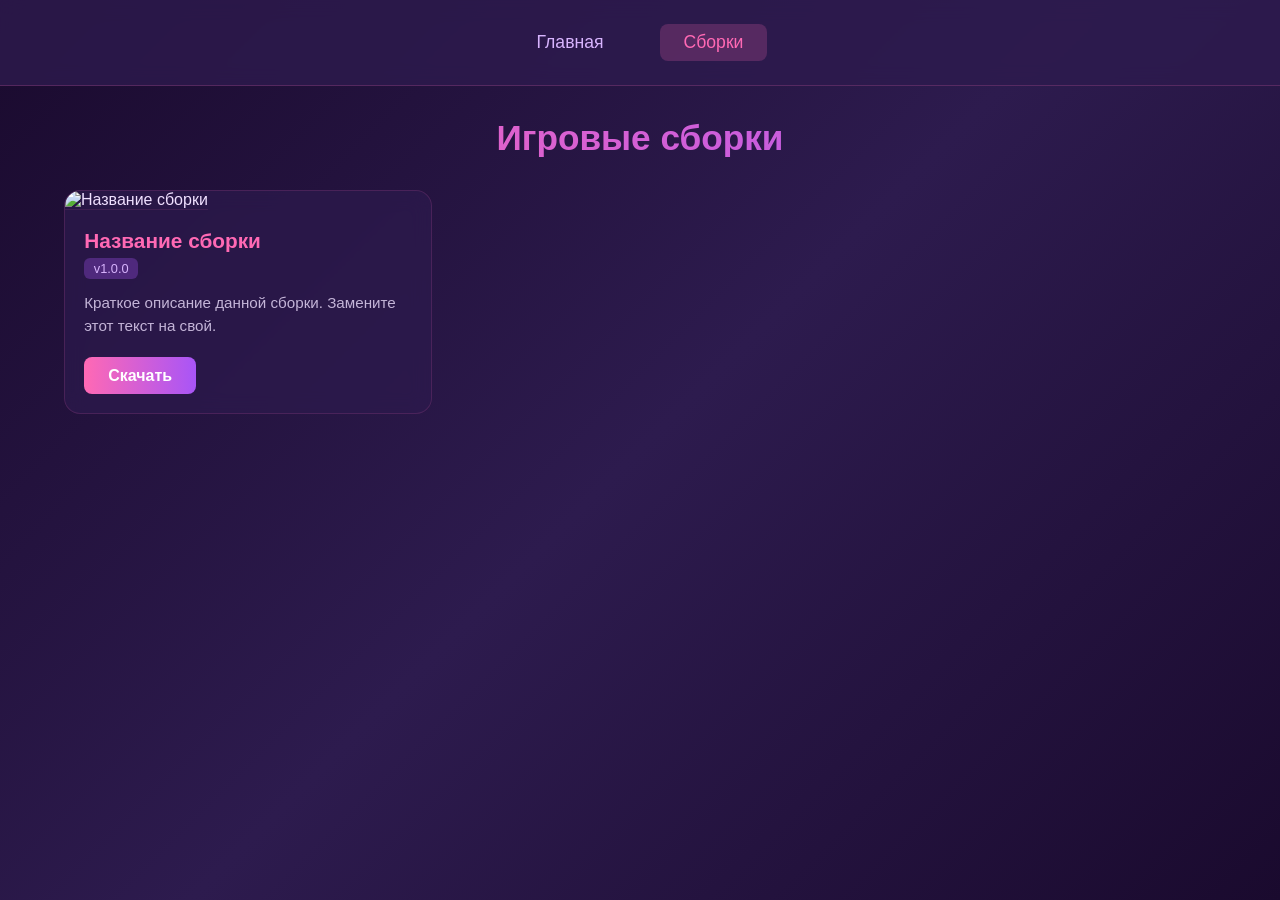
==== builds.html @ 482ae9da "Rename build.html to builds.html" ====
<!DOCTYPE html>
<html lang="ru">
<head>
    <meta charset="UTF-8">
    <meta name="viewport" content="width=device-width, initial-scale=1.0">
    <title>Кейн — Сборки</title>
    <link rel="stylesheet" href="style.css">
</head>
<body>
    <nav class="navbar">
        <a href="index.html" class="nav-link">Главная</a>
        <a href="builds.html" class="nav-link active">Сборки</a>
    </nav>

    <main class="builds-container">
        <h1 class="page-title">Игровые сборки</h1>
        <div id="builds-grid" class="builds-grid">
            <!-- Сборки будут добавлены через builds.js -->
        </div>
    </main>

    <script src="builds.js"></script>
</body>
</html>
---- style.css ----
/* ====== СБРОС И БАЗОВЫЕ СТИЛИ ====== */
* {
    margin: 0;
    padding: 0;
    box-sizing: border-box;
}

body {
    font-family: 'Segoe UI', Tahoma, Geneva, Verdana, sans-serif;
    background: linear-gradient(135deg, #1a0a2e 0%, #2d1b4e 50%, #1a0a2e 100%);
    color: #f0e0ff;
    min-height: 100vh;
}

/* ====== НАВИГАЦИЯ ====== */
.navbar {
    display: flex;
    justify-content: center;
    gap: 2rem;
    padding: 1.5rem 0;
    background: rgba(45, 27, 78, 0.8);
    backdrop-filter: blur(10px);
    border-bottom: 1px solid rgba(255, 105, 180, 0.2);
}

.nav-link {
    color: #d8b4fe;
    text-decoration: none;
    font-size: 1.1rem;
    font-weight: 500;
    padding: 0.5rem 1.5rem;
    border-radius: 8px;
    transition: all 0.3s ease;
}

.nav-link:hover,
.nav-link.active {
    background: rgba(255, 105, 180, 0.2);
    color: #ff69b4;
}

/* ====== ГЛАВНАЯ СТРАНИЦА ====== */
.profile-container {
    max-width: 500px;
    margin: 3rem auto;
    padding: 2rem;
    text-align: center;
    background: rgba(45, 27, 78, 0.6);
    backdrop-filter: blur(15px);
    border-radius: 20px;
    border: 1px solid rgba(255, 105, 180, 0.15);
    box-shadow: 0 8px 32px rgba(255, 105, 180, 0.1);
}

.avatar-wrapper {
    margin-bottom: 1.5rem;
}

.avatar {
    width: 150px;
    height: 150px;
    border-radius: 50%;
    object-fit: cover;
    border: 3px solid #ff69b4;
    box-shadow: 0 0 25px rgba(255, 105, 180, 0.4);
}

.username {
    font-size: 2rem;
    font-weight: 700;
    margin-bottom: 0.8rem;
    background: linear-gradient(90deg, #ff69b4, #a855f7);
    -webkit-background-clip: text;
    -webkit-text-fill-color: transparent;
    background-clip: text;
}

/* ====== СТАТУС ====== */
.status-badge {
    display: inline-flex;
    align-items: center;
    gap: 0.5rem;
    padding: 0.4rem 1rem;
    background: rgba(0, 0, 0, 0.3);
    border-radius: 20px;
    margin-bottom: 1.5rem;
    font-size: 0.9rem;
}

.status-dot {
    width: 10px;
    height: 10px;
    border-radius: 50%;
}

.status-dot.online {
    background: #22c55e;
    box-shadow: 0 0 8px #22c55e;
}

.status-dot.offline {
    background: #6b7280;
}

/* ====== ОПИСАНИЕ ====== */
.description {
    font-size: 1rem;
    line-height: 1.6;
    color: #d8b4fe;
    margin-bottom: 2rem;
}

/* ====== СОЦСЕТИ ====== */
.social-links {
    display: flex;
    flex-direction: column;
    gap: 0.8rem;
}

.social-link {
    display: flex;
    align-items: center;
    gap: 0.8rem;
    padding: 0.8rem 1.5rem;
    border-radius: 12px;
    text-decoration: none;
    color: #f0e0ff;
    font-weight: 500;
    transition: all 0.3s ease;
    background: rgba(255, 255, 255, 0.05);
    border: 1px solid rgba(255, 255, 255, 0.1);
}

.social-link:hover {
    transform: translateY(-2px);
}

.social-link.telegram:hover { background: rgba(0, 136, 204, 0.3); border-color: #0088cc; }
.social-link.tiktok:hover   { background: rgba(255, 0, 80, 0.3); border-color: #ff0050; }
.social-link.twitter:hover  { background: rgba(29, 161, 242, 0.3); border-color: #1da1f2; }
.social-link.youtube:hover  { background: rgba(255, 0, 0, 0.3); border-color: #ff0000; }

.social-link i {
    font-size: 1.3rem;
    width: 24px;
    text-align: center;
}

/* ====== СТРАНИЦА СБОРОК ====== */
.builds-container {
    max-width: 1200px;
    margin: 2rem auto;
    padding: 0 1.5rem;
}

.page-title {
    text-align: center;
    font-size: 2.2rem;
    font-weight: 700;
    margin-bottom: 2rem;
    background: linear-gradient(90deg, #ff69b4, #a855f7);
    -webkit-background-clip: text;
    -webkit-text-fill-color: transparent;
    background-clip: text;
}

.builds-grid {
    display: grid;
    grid-template-columns: repeat(auto-fill, minmax(300px, 1fr));
    gap: 1.5rem;
}

/* ====== КАРТОЧКА СБОРКИ ====== */
.build-card {
    background: rgba(45, 27, 78, 0.7);
    backdrop-filter: blur(10px);
    border-radius: 16px;
    overflow: hidden;
    border: 1px solid rgba(255, 105, 180, 0.15);
    transition: all 0.3s ease;
}

.build-card:hover {
    transform: translateY(-5px);
    box-shadow: 0 12px 30px rgba(255, 105, 180, 0.2);
    border-color: rgba(255, 105, 180, 0.4);
}

.build-poster {
    width: 100%;
    height: 200px;
    object-fit: cover;
    border-bottom: 1px solid rgba(255, 105, 180, 0.1);
}

.build-content {
    padding: 1.2rem;
}

.build-name {
    font-size: 1.3rem;
    font-weight: 600;
    margin-bottom: 0.3rem;
    color: #ff69b4;
}

.build-version {
    display: inline-block;
    font-size: 0.8rem;
    padding: 0.2rem 0.6rem;
    background: rgba(168, 85, 247, 0.3);
    border-radius: 6px;
    color: #d8b4fe;
    margin-bottom: 0.8rem;
}

.build-description {
    font-size: 0.95rem;
    line-height: 1.5;
    color: #c4b5d8;
    margin-bottom: 1.2rem;
}

.build-download {
    display: inline-flex;
    align-items: center;
    gap: 0.5rem;
    padding: 0.6rem 1.5rem;
    background: linear-gradient(90deg, #ff69b4, #a855f7);
    color: #fff;
    text-decoration: none;
    border-radius: 8px;
    font-weight: 600;
    transition: all 0.3s ease;
}

.build-download:hover {
    box-shadow: 0 4px 15px rgba(255, 105, 180, 0.4);
    transform: scale(1.03);
}

/* ====== АДАПТИВНОСТЬ ====== */
@media (max-width: 600px) {
    .profile-container {
        margin: 1.5rem 1rem;
        padding: 1.5rem;
    }

    .avatar {
        width: 120px;
        height: 120px;
    }

    .username {
        font-size: 1.6rem;
    }

    .builds-grid {
        grid-template-columns: 1fr;
    }
}
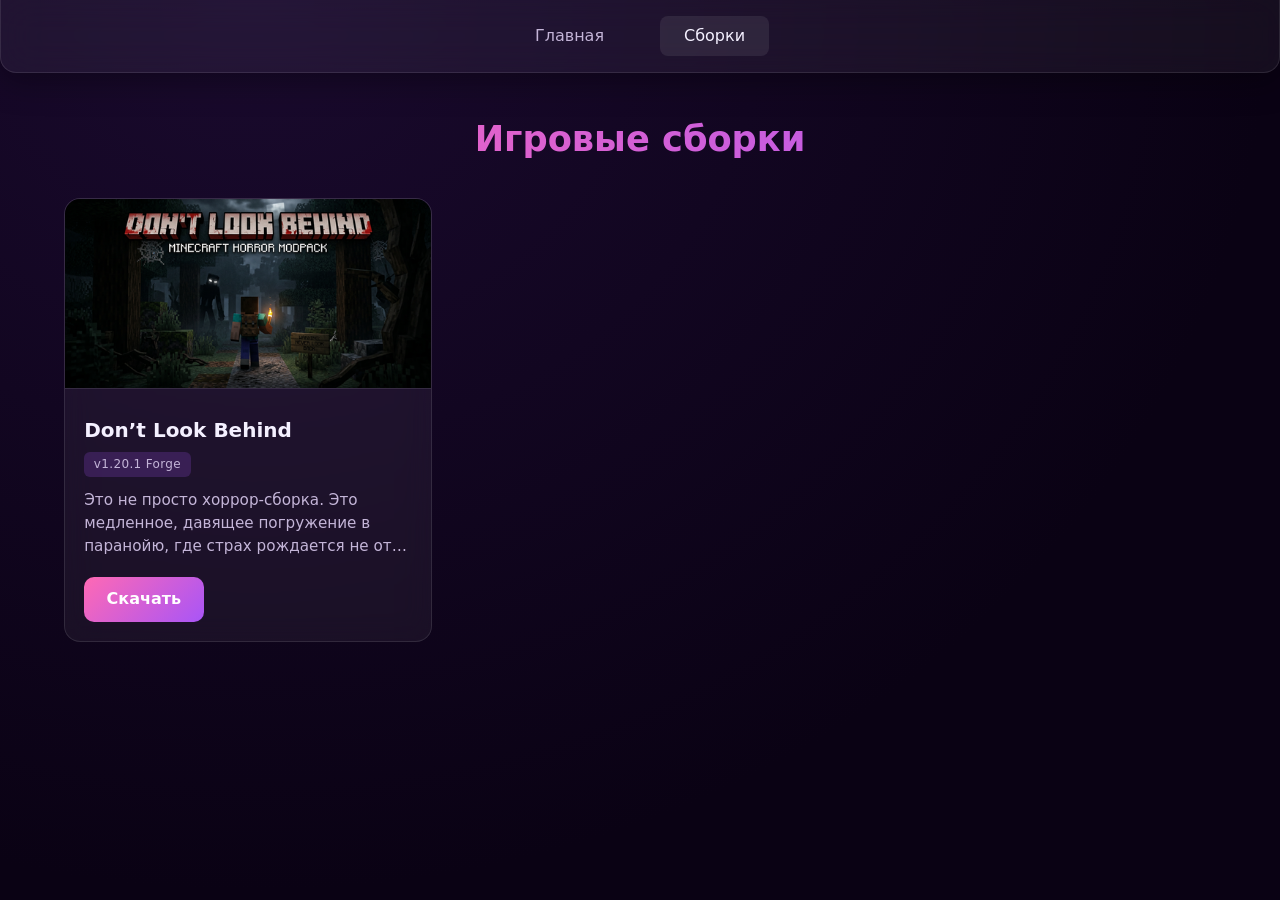
==== commit 8b6c664e: "Update builds.html" ====
--- a/builds.html
+++ b/builds.html
@@ -5,9 +5,13 @@
     <meta name="viewport" content="width=device-width, initial-scale=1.0">
     <title>Кейн — Сборки</title>
     <link rel="stylesheet" href="style.css">
+    <link rel="stylesheet" href="https://cdnjs.cloudflare.com/ajax/libs/font-awesome/6.5.0/css/all.min.css">
+    <link rel="preconnect" href="https://fonts.googleapis.com">
+    <link rel="preconnect" href="https://fonts.gstatic.com" crossorigin>
+    <link href="https://fonts.googleapis.com/css2?family=Inter:wght@400;500;600;700&display=swap" rel="stylesheet">
 </head>
 <body>
-    <nav class="navbar">
+    <nav class="navbar glass-panel">
         <a href="index.html" class="nav-link">Главная</a>
         <a href="builds.html" class="nav-link active">Сборки</a>
     </nav>
@@ -15,10 +19,39 @@
     <main class="builds-container">
         <h1 class="page-title">Игровые сборки</h1>
         <div id="builds-grid" class="builds-grid">
-            <!-- Сборки будут добавлены через builds.js -->
         </div>
     </main>
 
     <script src="builds.js"></script>
+
+    <script>
+    document.addEventListener('DOMContentLoaded', function() {
+        document.addEventListener('contextmenu', function(e) {
+            e.preventDefault();
+            return false;
+        });
+        document.addEventListener('keydown', function(e) {
+            if (
+                e.ctrlKey && 
+                (e.key === 'c' || e.key === 'C' || 
+                 e.key === 'x' || e.key === 'X' || 
+                 e.key === 'v' || e.key === 'V' || 
+                 e.key === 'u' || e.key === 'U' || 
+                 e.key === 's' || e.key === 'S')
+            ) {
+                e.preventDefault();
+                return false;
+            }
+            if (e.key === 'F12') {
+                e.preventDefault();
+                return false;
+            }
+        });
+        document.addEventListener('dragstart', function(e) {
+            e.preventDefault();
+            return false;
+        });
+    });
+</script>
 </body>
 </html>
--- a/style.css
+++ b/style.css
@@ -1,4 +1,16 @@
-/* ====== СБРОС И БАЗОВЫЕ СТИЛИ ====== */
+:root {
+    --bg-primary: #0a0214;
+    --bg-secondary: #1a0a2e;
+    --accent-pink: #ff69b4;
+    --accent-purple: #a855f7;
+    --glass-bg: rgba(255, 255, 255, 0.05);
+    --glass-border: rgba(255, 255, 255, 0.1);
+    --text-primary: #f4f0ff;
+    --text-secondary: #c4b5d8;
+    --transition-base: 0.3s cubic-bezier(0.4, 0, 0.2, 1);
+    --shadow-soft: 0 8px 32px rgba(0, 0, 0, 0.35);
+}
+
 * {
     margin: 0;
     padding: 0;
@@ -6,50 +18,57 @@
 }
 
 body {
-    font-family: 'Segoe UI', Tahoma, Geneva, Verdana, sans-serif;
-    background: linear-gradient(135deg, #1a0a2e 0%, #2d1b4e 50%, #1a0a2e 100%);
-    color: #f0e0ff;
+    font-family: 'Inter', system-ui, -apple-system, sans-serif;
+    background: radial-gradient(ellipse at 20% 0%, var(--bg-secondary), var(--bg-primary) 70%);
+    color: var(--text-primary);
     min-height: 100vh;
-}
-
-/* ====== НАВИГАЦИЯ ====== */
+    line-height: 1.5;
+}
+
+/* === СТЕКЛЯННЫЕ ПАНЕЛИ (Glassmorphism) === */
+.glass-panel {
+    background: var(--glass-bg);
+    backdrop-filter: blur(18px);
+    -webkit-backdrop-filter: blur(18px);
+    border: 1px solid var(--glass-border);
+    box-shadow: var(--shadow-soft);
+}
+
+/* === НАВИГАЦИЯ === */
 .navbar {
+    position: sticky;
+    top: 0;
+    z-index: 100;
     display: flex;
     justify-content: center;
     gap: 2rem;
-    padding: 1.5rem 0;
-    background: rgba(45, 27, 78, 0.8);
-    backdrop-filter: blur(10px);
-    border-bottom: 1px solid rgba(255, 105, 180, 0.2);
+    padding: 1rem 0;
+    border-radius: 0 0 16px 16px;
+    border-top: none;
 }
 
 .nav-link {
-    color: #d8b4fe;
+    color: var(--text-secondary);
     text-decoration: none;
-    font-size: 1.1rem;
     font-weight: 500;
     padding: 0.5rem 1.5rem;
     border-radius: 8px;
-    transition: all 0.3s ease;
+    transition: var(--transition-base);
 }
 
 .nav-link:hover,
 .nav-link.active {
-    background: rgba(255, 105, 180, 0.2);
-    color: #ff69b4;
-}
-
-/* ====== ГЛАВНАЯ СТРАНИЦА ====== */
+    color: var(--text-primary);
+    background: rgba(255, 255, 255, 0.08);
+}
+
+/* === ГЛАВНАЯ СТРАНИЦА === */
 .profile-container {
-    max-width: 500px;
+    max-width: 520px;
     margin: 3rem auto;
-    padding: 2rem;
+    padding: 2.5rem;
     text-align: center;
-    background: rgba(45, 27, 78, 0.6);
-    backdrop-filter: blur(15px);
-    border-radius: 20px;
-    border: 1px solid rgba(255, 105, 180, 0.15);
-    box-shadow: 0 8px 32px rgba(255, 105, 180, 0.1);
+    border-radius: 24px;
 }
 
 .avatar-wrapper {
@@ -57,99 +76,111 @@
 }
 
 .avatar {
-    width: 150px;
-    height: 150px;
+    width: 140px;
+    height: 140px;
     border-radius: 50%;
     object-fit: cover;
-    border: 3px solid #ff69b4;
-    box-shadow: 0 0 25px rgba(255, 105, 180, 0.4);
+    border: 3px solid transparent;
+    background-image: linear-gradient(var(--bg-secondary), var(--bg-secondary)), linear-gradient(135deg, var(--accent-pink), var(--accent-purple));
+    background-origin: border-box;
+    background-clip: content-box, border-box;
+    transition: transform var(--transition-base);
+}
+
+.avatar:hover {
+    transform: scale(1.05);
 }
 
 .username {
     font-size: 2rem;
     font-weight: 700;
-    margin-bottom: 0.8rem;
-    background: linear-gradient(90deg, #ff69b4, #a855f7);
+    margin-bottom: 0.6rem;
+    background: linear-gradient(90deg, var(--accent-pink), var(--accent-purple));
     -webkit-background-clip: text;
     -webkit-text-fill-color: transparent;
     background-clip: text;
 }
 
-/* ====== СТАТУС ====== */
 .status-badge {
     display: inline-flex;
     align-items: center;
     gap: 0.5rem;
     padding: 0.4rem 1rem;
-    background: rgba(0, 0, 0, 0.3);
+    background: rgba(0, 0, 0, 0.25);
     border-radius: 20px;
-    margin-bottom: 1.5rem;
+    margin-bottom: 1.2rem;
     font-size: 0.9rem;
+    color: var(--text-secondary);
 }
 
 .status-dot {
-    width: 10px;
-    height: 10px;
+    width: 9px;
+    height: 9px;
     border-radius: 50%;
 }
 
 .status-dot.online {
     background: #22c55e;
     box-shadow: 0 0 8px #22c55e;
+    animation: pulse 2s infinite;
 }
 
 .status-dot.offline {
     background: #6b7280;
 }
 
-/* ====== ОПИСАНИЕ ====== */
+@keyframes pulse {
+    0%, 100% { opacity: 1; }
+    50% { opacity: 0.6; }
+}
+
 .description {
     font-size: 1rem;
-    line-height: 1.6;
-    color: #d8b4fe;
-    margin-bottom: 2rem;
-}
-
-/* ====== СОЦСЕТИ ====== */
+    color: var(--text-secondary);
+    margin-bottom: 1.8rem;
+    max-width: 400px;
+    margin-left: auto;
+    margin-right: auto;
+}
+
+/* === СОЦСЕТИ (В СТРОКУ) === */
 .social-links {
     display: flex;
-    flex-direction: column;
-    gap: 0.8rem;
+    flex-wrap: wrap;
+    justify-content: center;
+    gap: 1rem;
 }
 
 .social-link {
-    display: flex;
+    display: inline-flex;
     align-items: center;
-    gap: 0.8rem;
-    padding: 0.8rem 1.5rem;
+    gap: 0.6rem;
+    padding: 0.75rem 1.2rem;
     border-radius: 12px;
     text-decoration: none;
-    color: #f0e0ff;
+    color: var(--text-primary);
     font-weight: 500;
-    transition: all 0.3s ease;
-    background: rgba(255, 255, 255, 0.05);
-    border: 1px solid rgba(255, 255, 255, 0.1);
+    background: rgba(255, 255, 255, 0.04);
+    border: 1px solid var(--glass-border);
+    transition: var(--transition-base);
 }
 
 .social-link:hover {
-    transform: translateY(-2px);
-}
-
-.social-link.telegram:hover { background: rgba(0, 136, 204, 0.3); border-color: #0088cc; }
-.social-link.tiktok:hover   { background: rgba(255, 0, 80, 0.3); border-color: #ff0050; }
-.social-link.twitter:hover  { background: rgba(29, 161, 242, 0.3); border-color: #1da1f2; }
-.social-link.youtube:hover  { background: rgba(255, 0, 0, 0.3); border-color: #ff0000; }
-
-.social-link i {
-    font-size: 1.3rem;
-    width: 24px;
-    text-align: center;
-}
-
-/* ====== СТРАНИЦА СБОРОК ====== */
+    transform: translateY(-3px);
+    background: rgba(255, 255, 255, 0.1);
+}
+
+.social-link.telegram:hover { border-color: #0088cc; color: #0088cc; }
+.social-link.tiktok:hover   { border-color: #ff0050; color: #ff0050; }
+.social-link.twitter:hover  { border-color: #1da1f2; color: #1da1f2; }
+.social-link.youtube:hover  { border-color: #ff0000; color: #ff0000; }
+
+.social-link i { font-size: 1.2rem; }
+
+/* === СТРАНИЦА СБОРОК === */
 .builds-container {
     max-width: 1200px;
-    margin: 2rem auto;
+    margin: 2.5rem auto;
     padding: 0 1.5rem;
 }
 
@@ -158,7 +189,7 @@
     font-size: 2.2rem;
     font-weight: 700;
     margin-bottom: 2rem;
-    background: linear-gradient(90deg, #ff69b4, #a855f7);
+    background: linear-gradient(90deg, var(--accent-pink), var(--accent-purple));
     -webkit-background-clip: text;
     -webkit-text-fill-color: transparent;
     background-clip: text;
@@ -170,27 +201,33 @@
     gap: 1.5rem;
 }
 
-/* ====== КАРТОЧКА СБОРКИ ====== */
 .build-card {
-    background: rgba(45, 27, 78, 0.7);
-    backdrop-filter: blur(10px);
+    background: var(--glass-bg);
+    backdrop-filter: blur(14px);
+    -webkit-backdrop-filter: blur(14px);
+    border: 1px solid var(--glass-border);
     border-radius: 16px;
     overflow: hidden;
-    border: 1px solid rgba(255, 105, 180, 0.15);
-    transition: all 0.3s ease;
+    transition: var(--transition-base);
+    opacity: 0;
+    animation: fadeIn 0.6s forwards;
+}
+
+@keyframes fadeIn {
+    to { opacity: 1; }
 }
 
 .build-card:hover {
-    transform: translateY(-5px);
+    transform: translateY(-6px);
     box-shadow: 0 12px 30px rgba(255, 105, 180, 0.2);
-    border-color: rgba(255, 105, 180, 0.4);
+    border-color: rgba(255, 255, 255, 0.2);
 }
 
 .build-poster {
     width: 100%;
-    height: 200px;
+    height: 190px;
     object-fit: cover;
-    border-bottom: 1px solid rgba(255, 105, 180, 0.1);
+    border-bottom: 1px solid var(--glass-border);
 }
 
 .build-content {
@@ -198,64 +235,57 @@
 }
 
 .build-name {
-    font-size: 1.3rem;
+    font-size: 1.25rem;
     font-weight: 600;
-    margin-bottom: 0.3rem;
-    color: #ff69b4;
+    margin-bottom: 0.4rem;
+    color: var(--text-primary);
 }
 
 .build-version {
     display: inline-block;
-    font-size: 0.8rem;
+    font-size: 0.75rem;
     padding: 0.2rem 0.6rem;
-    background: rgba(168, 85, 247, 0.3);
+    background: rgba(168, 85, 247, 0.2);
     border-radius: 6px;
-    color: #d8b4fe;
+    color: var(--text-secondary);
     margin-bottom: 0.8rem;
+    letter-spacing: 0.03em;
 }
 
 .build-description {
     font-size: 0.95rem;
-    line-height: 1.5;
-    color: #c4b5d8;
+    color: var(--text-secondary);
     margin-bottom: 1.2rem;
+    display: -webkit-box;
+    -webkit-line-clamp: 3;
+    -webkit-box-orient: vertical;
+    overflow: hidden;
 }
 
 .build-download {
     display: inline-flex;
     align-items: center;
     gap: 0.5rem;
-    padding: 0.6rem 1.5rem;
-    background: linear-gradient(90deg, #ff69b4, #a855f7);
+    padding: 0.65rem 1.4rem;
+    background: linear-gradient(135deg, var(--accent-pink), var(--accent-purple));
     color: #fff;
     text-decoration: none;
-    border-radius: 8px;
+    border-radius: 10px;
     font-weight: 600;
-    transition: all 0.3s ease;
+    transition: var(--transition-base);
 }
 
 .build-download:hover {
-    box-shadow: 0 4px 15px rgba(255, 105, 180, 0.4);
+    filter: brightness(1.1);
     transform: scale(1.03);
 }
 
-/* ====== АДАПТИВНОСТЬ ====== */
+/* === АДАПТИВНОСТЬ === */
 @media (max-width: 600px) {
-    .profile-container {
-        margin: 1.5rem 1rem;
-        padding: 1.5rem;
-    }
-
-    .avatar {
-        width: 120px;
-        height: 120px;
-    }
-
-    .username {
-        font-size: 1.6rem;
-    }
-
-    .builds-grid {
-        grid-template-columns: 1fr;
-    }
-}
+    .profile-container { margin: 1.5rem 1rem; padding: 1.8rem; }
+    .avatar { width: 120px; height: 120px; }
+    .username { font-size: 1.6rem; }
+    .social-links { gap: 0.8rem; }
+    .social-link { padding: 0.6rem 1rem; font-size: 0.9rem; }
+    .builds-grid { grid-template-columns: 1fr; }
+}
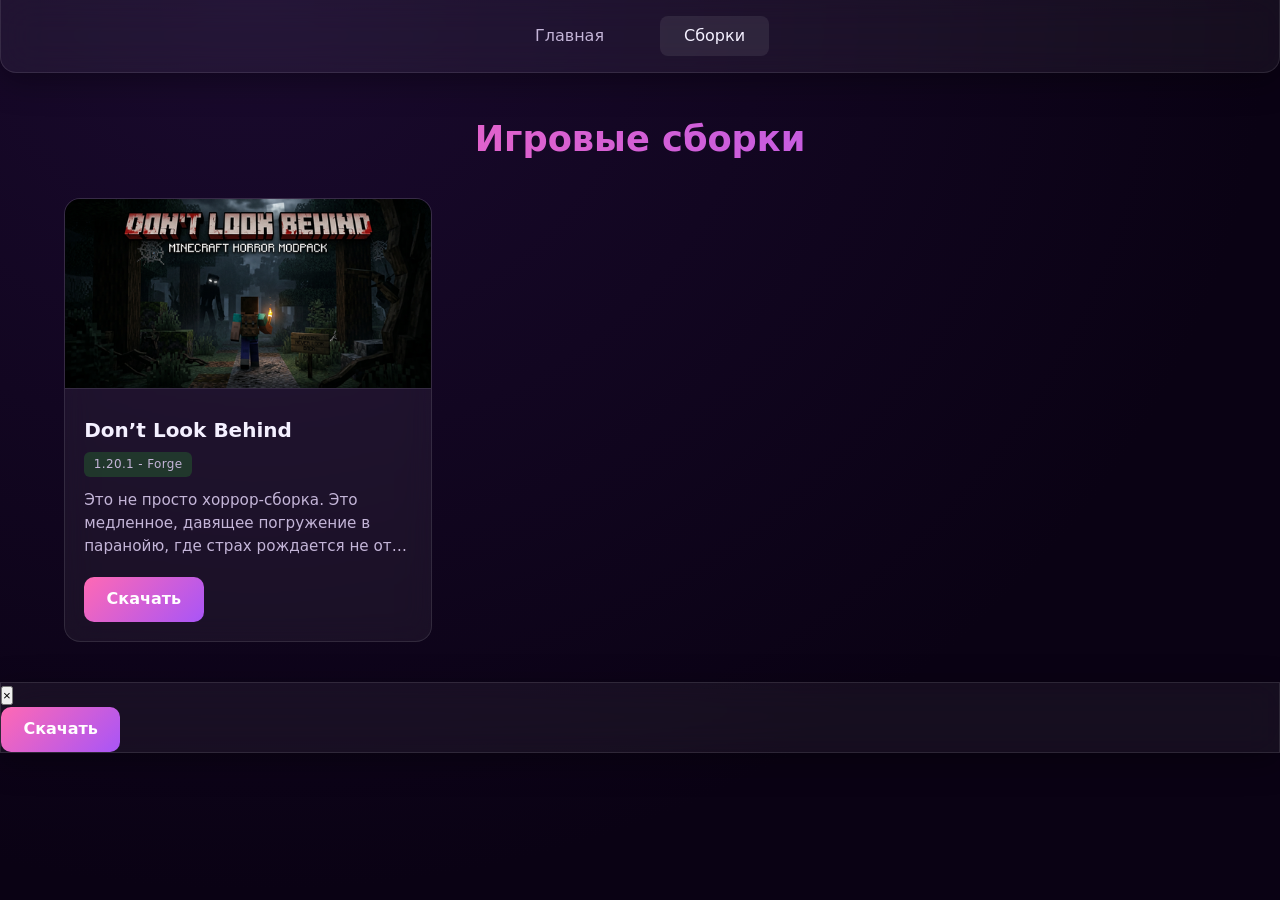
==== commit a2c044a4: "Update builds.html" ====
--- a/builds.html
+++ b/builds.html
@@ -19,39 +19,37 @@
     <main class="builds-container">
         <h1 class="page-title">Игровые сборки</h1>
         <div id="builds-grid" class="builds-grid">
+            <!-- Сборки генерируются через builds.js -->
         </div>
     </main>
 
+    <!-- Модальное окно подробной информации -->
+    <div id="build-modal" class="modal-overlay">
+        <div class="modal-content glass-panel">
+            <button class="modal-close" aria-label="Закрыть модальное окно">&times;</button>
+            <img id="modal-poster" src="" alt="" class="modal-poster">
+            <h2 id="modal-title" class="modal-title"></h2>
+            <div class="modal-badges">
+                <span id="modal-version" class="modal-badge"></span>
+                <span id="modal-platform" class="modal-badge"></span>
+            </div>
+            <p id="modal-description" class="modal-description"></p>
+            <a id="modal-download" href="#" target="_blank" rel="noopener noreferrer" class="build-download">Скачать</a>
+        </div>
+    </div>
+
     <script src="builds.js"></script>
 
+    <!-- Скрипт антикопирования -->
     <script>
-    document.addEventListener('DOMContentLoaded', function() {
-        document.addEventListener('contextmenu', function(e) {
-            e.preventDefault();
-            return false;
+        document.addEventListener('DOMContentLoaded', function() {
+            document.addEventListener('contextmenu', e => e.preventDefault());
+            document.addEventListener('keydown', function(e) {
+                if (e.ctrlKey && ['c','x','v','u','s','C','X','V','U','S'].includes(e.key)) e.preventDefault();
+                if (e.key === 'F12') e.preventDefault();
+            });
+            document.addEventListener('dragstart', e => e.preventDefault());
         });
-        document.addEventListener('keydown', function(e) {
-            if (
-                e.ctrlKey && 
-                (e.key === 'c' || e.key === 'C' || 
-                 e.key === 'x' || e.key === 'X' || 
-                 e.key === 'v' || e.key === 'V' || 
-                 e.key === 'u' || e.key === 'U' || 
-                 e.key === 's' || e.key === 'S')
-            ) {
-                e.preventDefault();
-                return false;
-            }
-            if (e.key === 'F12') {
-                e.preventDefault();
-                return false;
-            }
-        });
-        document.addEventListener('dragstart', function(e) {
-            e.preventDefault();
-            return false;
-        });
-    });
-</script>
+    </script>
 </body>
 </html>
--- a/style.css
+++ b/style.css
@@ -245,7 +245,7 @@
     display: inline-block;
     font-size: 0.75rem;
     padding: 0.2rem 0.6rem;
-    background: rgba(168, 85, 247, 0.2);
+    background: rgba(50, 205, 50, 0.2);
     border-radius: 6px;
     color: var(--text-secondary);
     margin-bottom: 0.8rem;
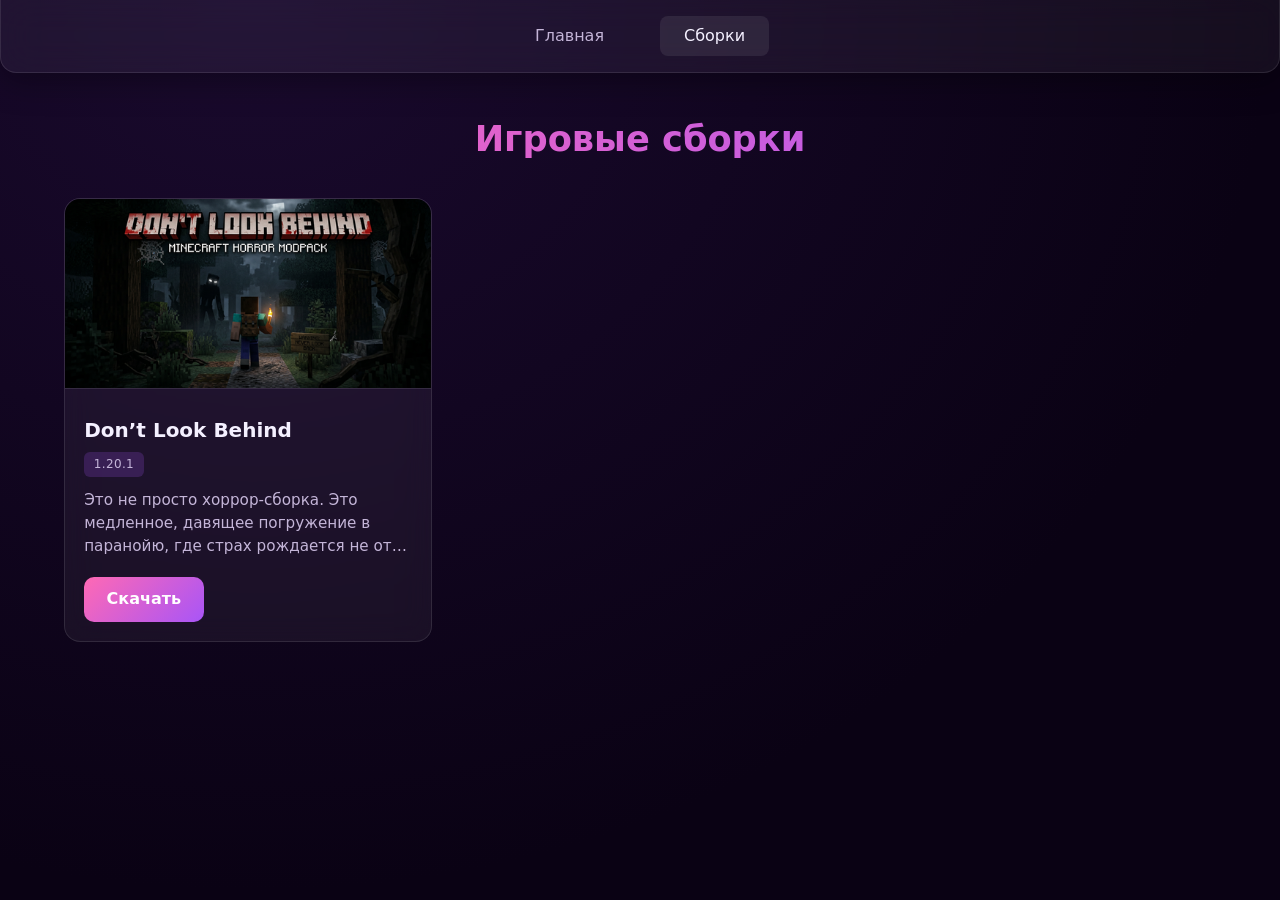
==== commit b561dda8: "Update builds.html" ====
--- a/builds.html
+++ b/builds.html
@@ -19,37 +19,10 @@
     <main class="builds-container">
         <h1 class="page-title">Игровые сборки</h1>
         <div id="builds-grid" class="builds-grid">
-            <!-- Сборки генерируются через builds.js -->
+            <!-- Сборки будут добавлены через builds.js -->
         </div>
     </main>
 
-    <!-- Модальное окно подробной информации -->
-    <div id="build-modal" class="modal-overlay">
-        <div class="modal-content glass-panel">
-            <button class="modal-close" aria-label="Закрыть модальное окно">&times;</button>
-            <img id="modal-poster" src="" alt="" class="modal-poster">
-            <h2 id="modal-title" class="modal-title"></h2>
-            <div class="modal-badges">
-                <span id="modal-version" class="modal-badge"></span>
-                <span id="modal-platform" class="modal-badge"></span>
-            </div>
-            <p id="modal-description" class="modal-description"></p>
-            <a id="modal-download" href="#" target="_blank" rel="noopener noreferrer" class="build-download">Скачать</a>
-        </div>
-    </div>
-
     <script src="builds.js"></script>
-
-    <!-- Скрипт антикопирования -->
-    <script>
-        document.addEventListener('DOMContentLoaded', function() {
-            document.addEventListener('contextmenu', e => e.preventDefault());
-            document.addEventListener('keydown', function(e) {
-                if (e.ctrlKey && ['c','x','v','u','s','C','X','V','U','S'].includes(e.key)) e.preventDefault();
-                if (e.key === 'F12') e.preventDefault();
-            });
-            document.addEventListener('dragstart', e => e.preventDefault());
-        });
-    </script>
 </body>
 </html>
--- a/style.css
+++ b/style.css
@@ -245,7 +245,7 @@
     display: inline-block;
     font-size: 0.75rem;
     padding: 0.2rem 0.6rem;
-    background: rgba(50, 205, 50, 0.2);
+    background: rgba(168, 85, 247, 0.2);
     border-radius: 6px;
     color: var(--text-secondary);
     margin-bottom: 0.8rem;
